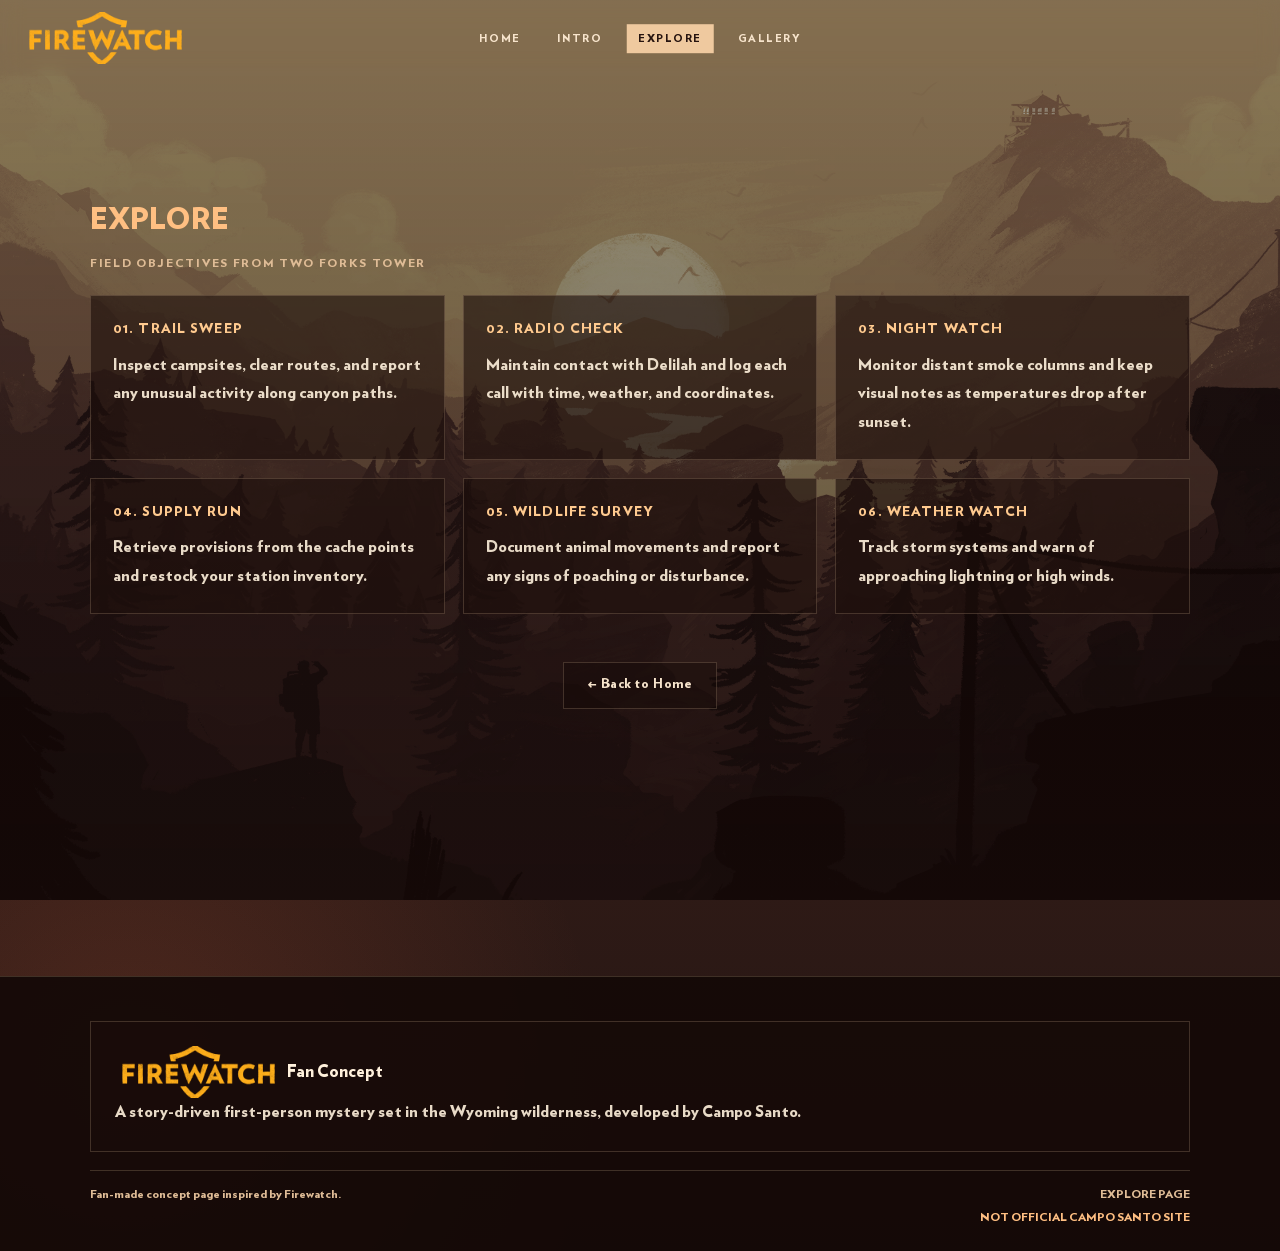
==== explore.html @ 7c55d04b "Template" ====
<!DOCTYPE html>
<html lang="en">
<head>
    <meta charset="UTF-8">
    <meta name="viewport" content="width=device-width, initial-scale=1.0">
    <meta name="description" content="Firewatch Explore - Field objectives and missions from Two Forks Tower.">
    <link href="https://fonts.googleapis.com/css2?family=Inter:wght@300;400;600;800;900&display=swap" rel="stylesheet">
    <title>Explore - Firewatch</title>
    <link rel="stylesheet" href="explore.css">
</head>
<body>
    <a class="skip-link" href="#explore">Skip to content</a>
    <nav class="navbar" role="navigation" aria-label="Main Navigation">
        <div class="nav-brand">
            <img src="Image-Repository/Firewatch_Logo.png" alt="Firewatch style logo" class="brand-logo-image" loading="lazy">
        </div>
        <ul class="nav-menu">
             <li><a href="index.html">HOME</a></li>
            <li><a href="intro.html">INTRO</a></li>
            <li><a href="explore.html" class="active">EXPLORE</a></li>
            <li><a href="gallery.html">GALLERY</a></li>
        </ul>
    </nav>
    
    <!-- Explore Section -->
    <main id="explore" class="explore-main">
        <div class="explore-container">
            <div class="explore-header">
                <h1 class="explore-title">EXPLORE</h1>
                <p class="explore-subtitle">FIELD OBJECTIVES FROM TWO FORKS TOWER</p>
            </div>
            
            <div class="explore-grid">
                <article class="explore-card">
                    <h3 class="explore-card-title">01. Trail Sweep</h3>
                    <p class="explore-card-text">Inspect campsites, clear routes, and report any unusual activity along canyon paths.</p>
                </article>
                <article class="explore-card">
                    <h3 class="explore-card-title">02. Radio Check</h3>
                    <p class="explore-card-text">Maintain contact with Delilah and log each call with time, weather, and coordinates.</p>
                </article>
                <article class="explore-card">
                    <h3 class="explore-card-title">03. Night Watch</h3>
                    <p class="explore-card-text">Monitor distant smoke columns and keep visual notes as temperatures drop after sunset.</p>
                </article>
                <article class="explore-card">
                    <h3 class="explore-card-title">04. Supply Run</h3>
                    <p class="explore-card-text">Retrieve provisions from the cache points and restock your station inventory.</p>
                </article>
                <article class="explore-card">
                    <h3 class="explore-card-title">05. Wildlife Survey</h3>
                    <p class="explore-card-text">Document animal movements and report any signs of poaching or disturbance.</p>
                </article>
                <article class="explore-card">
                    <h3 class="explore-card-title">06. Weather Watch</h3>
                    <p class="explore-card-text">Track storm systems and warn of approaching lightning or high winds.</p>
                </article>
            </div>

            <div class="explore-back">
                <a href="index.html" class="explore-back-link">← Back to Home</a>
            </div>
        </div>
    </main>

    <!-- Footer -->
    <footer class="footer">
        <div class="footer-container">
            <div class="footer-content">
                <div class="footer-section">
                    <div class="footer-brand">
                        <img src="Image-Repository/Firewatch_Logo.png" alt="Firewatch style logo" class="footer-logo-image" loading="lazy">
                        <span class="footer-title">Fan Concept</span>
                    </div>
                    <p class="footer-description">
                        A story-driven first-person mystery set in the Wyoming wilderness, developed by Campo Santo.
                    </p>
                </div>
            </div>
            
            <div class="footer-bottom">
                <div class="footer-copyright">
                    <p>Fan-made concept page inspired by Firewatch.</p>
                </div>
                <div class="footer-legal">
                    <span class="legal-text">EXPLORE PAGE</span>
                    <span class="clearance-level">NOT OFFICIAL CAMPO SANTO SITE</span>
                </div>
            </div>
        </div>
    </footer>

    <script>
        (function(){
            /* --- Navbar scrolled shadow --- */
            const navbar = document.querySelector('.navbar');

            function onScroll(){
                if(window.scrollY > 24) navbar && navbar.classList.add('scrolled');
                else navbar && navbar.classList.remove('scrolled');
            }

            window.addEventListener('scroll', onScroll, {passive: true});
            onScroll();
        })();
    </script>
</body>
</html>
---- explore.css ----
@font-face {
    font-family: "Verlag Black";
    src: url("fonts/Verlag Black.woff2") format("woff2");
    font-weight: 900;
    font-style: normal;
    font-display: swap;
}

:root {
    --accent: #ff7a45;
    --paper: #f7e4cc;
    --mist: #efc99f;
    --text: #fff1dc;
    --muted: #dfbc96;
    --card: rgba(30, 15, 12, 0.62);
    --card-strong: rgba(24, 12, 10, 0.78);
    --line: rgba(255, 218, 176, 0.18);
    --line-strong: rgba(255, 218, 176, 0.34);
    --content-width: min(1100px, 92vw);
}

* {
    margin: 0;
    padding: 0;
    box-sizing: border-box;
}

html {
    scroll-behavior: smooth;
}

body {
    font-family: "Verlag Black", Inter, system-ui, -apple-system, "Segoe UI", Roboto, Arial, sans-serif;
    color: var(--text);
    min-height: 100vh;
    background:
        radial-gradient(circle at 78% 14%, rgba(255, 182, 98, 0.18), transparent 24%),
        radial-gradient(circle at 10% 86%, rgba(252, 118, 72, 0.16), transparent 30%),
        linear-gradient(180deg, #2b1815 0%, #381f19 42%, #241513 100%);
    line-height: 1.6;
}

body::before {
    content: "";
    position: fixed;
    inset: 0;
    z-index: -3;
    background-image: url('Image-Repository/Wallpaper.jpg');
    background-size: cover;
    background-position: center top;
    filter: saturate(0.35) contrast(0.98) brightness(0.7);
    pointer-events: none;
}

body::after {
    content: "";
    position: fixed;
    inset: 0;
    z-index: -2;
    background: linear-gradient(to bottom, rgba(28, 13, 10, 0.06), rgba(28, 13, 10, 0.50));
    pointer-events: none;
}

img {
    max-width: 100%;
    display: block;
}

.skip-link {
    position: absolute;
    left: -999px;
    width: 1px;
    height: 1px;
    overflow: hidden;
}

.skip-link:focus {
    left: 12px;
    top: 12px;
    width: auto;
    height: auto;
    background: var(--accent);
    color: #fff;
    padding: 9px 13px;
    z-index: 2000;
}

.navbar {
    position: sticky;
    top: 0;
    z-index: 1000;
    width: 100%;
    display: flex;
    justify-content: space-between;
    align-items: center;
    gap: 22px;
    padding: 12px 22px;
    background: transparent;
    backdrop-filter: blur(10px) saturate(1.02);
    transition: background 260ms ease;
}

.navbar.scrolled {
    background: rgba(16, 8, 6, 0.92);
}

.nav-brand,
.footer-brand {
    display: flex;
    align-items: center;
    gap: 12px;
}

.brand-logo-image,
.footer-logo-image {
    width: 160px;
    height: 52px;
    object-fit: cover;
}

.nav-menu {
    list-style: none;
    display: flex;
    align-items: center;
    gap: 12px;
    position: absolute;
    left: 50%;
    top: 50%;
    transform: translate(-50%, -50%);
}

.nav-menu a {
    color: var(--paper);
    text-decoration: none;
    font-size: 11px;
    font-weight: 700;
    letter-spacing: 1.5px;
    text-transform: uppercase;
    padding: 9px 12px;
    transition: background-color 0.2s ease, color 0.2s ease;
}

.nav-menu a.active,
.nav-menu a:hover,
.nav-menu a:focus-visible {
    color: #26130f;
    background: var(--mist);
    outline: none;
}

.explore-main {
    padding: 120px 0 84px;
    min-height: 100vh;
    position: relative;
    z-index: 2;
}

.explore-container,
.footer-container {
    width: var(--content-width);
    margin: 0 auto;
}

.explore-header {
    margin-bottom: 22px;
}

.explore-title {
    font-size: 30px;
    color: #ffbf82;
    margin-bottom: 10px;
}

.explore-subtitle {
    color: var(--muted);
    letter-spacing: 0.14em;
    text-transform: uppercase;
    font-size: 12px;
    margin-bottom: 18px;
}

.explore-grid {
    display: grid;
    gap: 18px;
    grid-template-columns: repeat(3, minmax(0, 1fr));
}

.explore-card {
    background: var(--card);
    border: 1px solid var(--line);
    padding: 22px;
    transition: transform 0.22s ease, border-color 0.22s ease, background-color 0.22s ease;
    animation: fadeUp 0.7s ease both;
}

.explore-card:hover {
    transform: translateY(-4px);
    border-color: var(--line-strong);
    background: var(--card-strong);
}

.explore-card-title {
    color: #ffca8f;
    margin-bottom: 10px;
    text-transform: uppercase;
    letter-spacing: 0.08em;
    font-size: 14px;
}

.explore-card-text {
    line-height: 1.8;
    opacity: 0.9;
}

.explore-back {
    text-align: center;
    margin-top: 48px;
}

.explore-back-link {
    display: inline-flex;
    align-items: center;
    color: var(--paper);
    text-decoration: none;
    font-size: 13px;
    font-weight: 600;
    letter-spacing: 0.04em;
    padding: 12px 24px;
    border: 1px solid var(--line);
    background: rgba(19, 9, 7, 0.38);
    transition: background-color 0.2s ease, border-color 0.2s ease, transform 0.2s ease;
}

.explore-back-link:hover {
    background: rgba(19, 9, 7, 0.58);
    border-color: var(--line-strong);
    transform: translateY(-2px);
}

.footer {
    position: relative;
    z-index: 2;
    background: rgba(20, 9, 7, 0.92);
    border-top: 1px solid var(--line);
    padding: 44px 0 24px;
}

.footer-content {
    padding: 24px;
    border: 1px solid var(--line);
    background: rgba(28, 14, 11, 0.46);
    margin-bottom: 18px;
}

.footer-title {
    font-weight: 700;
    font-size: 17px;
}

.footer-description {
    line-height: 1.8;
    opacity: 0.9;
}

.footer-bottom {
    border-top: 1px solid var(--line);
    padding-top: 14px;
    display: flex;
    justify-content: space-between;
    gap: 14px;
    color: var(--muted);
    font-size: 12px;
}

.footer-legal {
    display: flex;
    flex-direction: column;
    align-items: flex-end;
    gap: 4px;
}

.clearance-level {
    color: #ffbf82;
}

@keyframes fadeUp {
    from {
        opacity: 0;
        transform: translateY(12px);
    }
    to {
        opacity: 1;
        transform: translateY(0);
    }
}

@media (max-width: 980px) {
    .explore-grid {
        grid-template-columns: repeat(2, minmax(0, 1fr));
    }
}

@media (max-width: 680px) {
    .navbar {
        flex-wrap: wrap;
        justify-content: center;
    }

    .nav-menu {
        position: static;
        transform: none;
        width: 100%;
        justify-content: center;
        flex-wrap: wrap;
    }

    .explore-main {
        padding: 108px 0 72px;
    }

    .explore-card,
    .footer-content {
        padding: 20px;
    }

    .explore-grid {
        grid-template-columns: 1fr;
    }

    .footer-bottom {
        flex-direction: column;
    }

    .footer-legal {
        align-items: flex-start;
    }
}

@media (prefers-reduced-motion: reduce) {
    * {
        animation: none !important;
        transition: none !important;
        scroll-behavior: auto !important;
    }
}
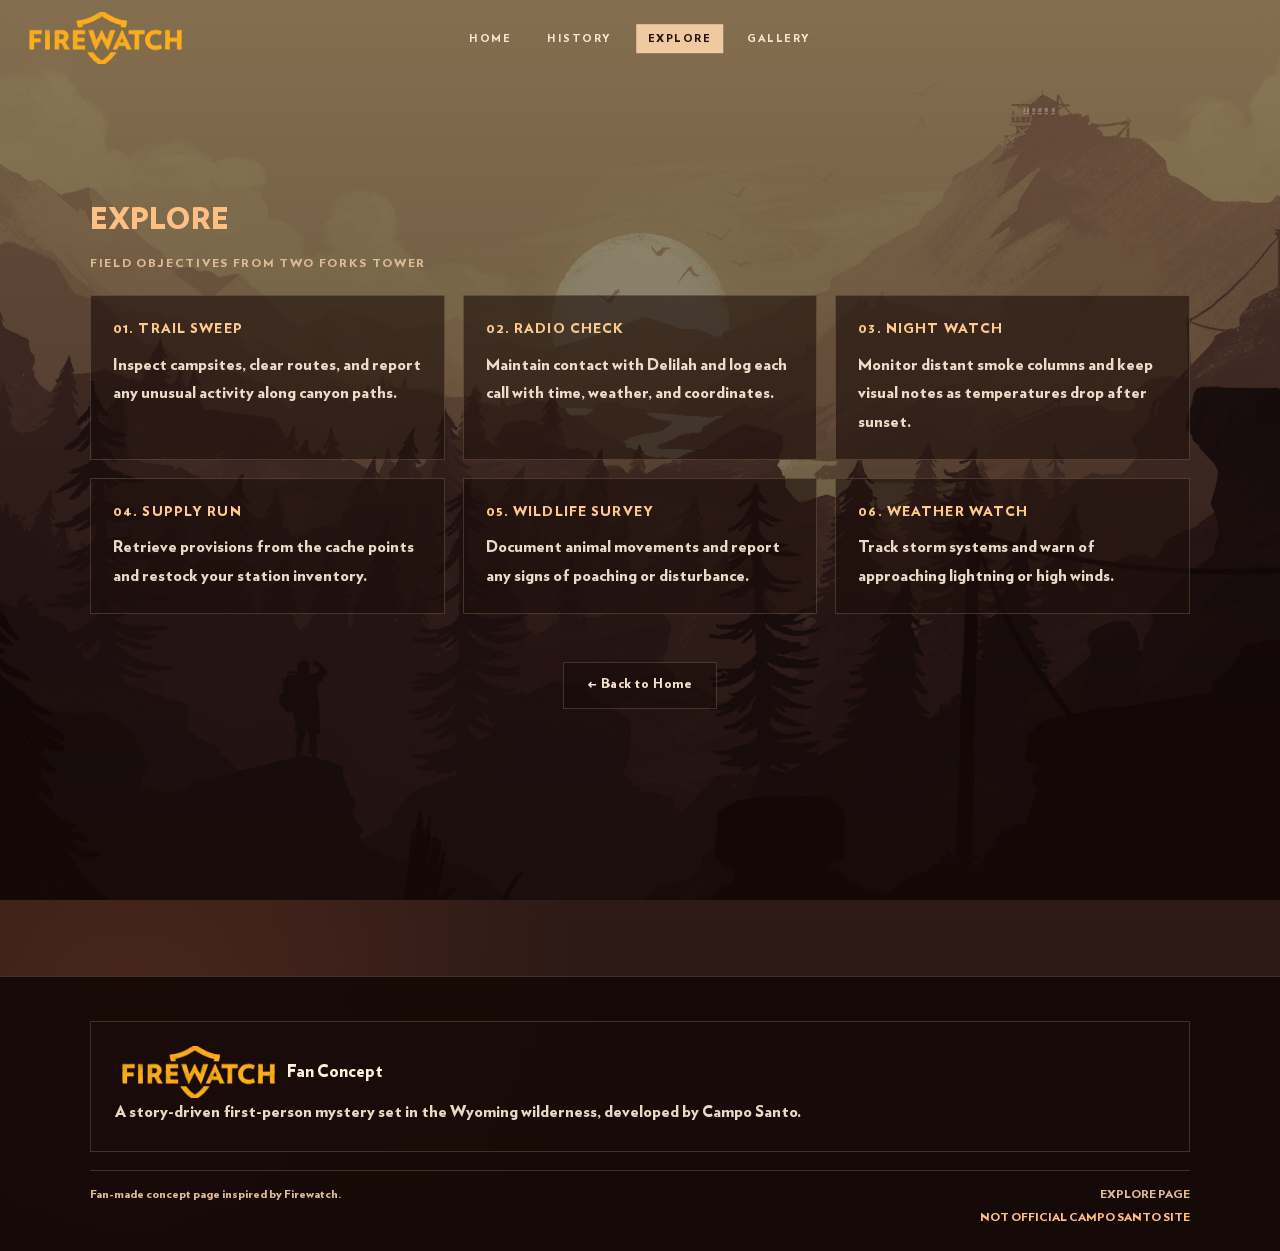
==== commit f9a99d2c: "sfdedsfsfd" ====
--- a/explore.html
+++ b/explore.html
@@ -16,7 +16,7 @@
         </div>
         <ul class="nav-menu">
              <li><a href="index.html">HOME</a></li>
-            <li><a href="intro.html">INTRO</a></li>
+            <li><a href="history.html">HISTORY</a></li>
             <li><a href="explore.html" class="active">EXPLORE</a></li>
             <li><a href="gallery.html">GALLERY</a></li>
         </ul>
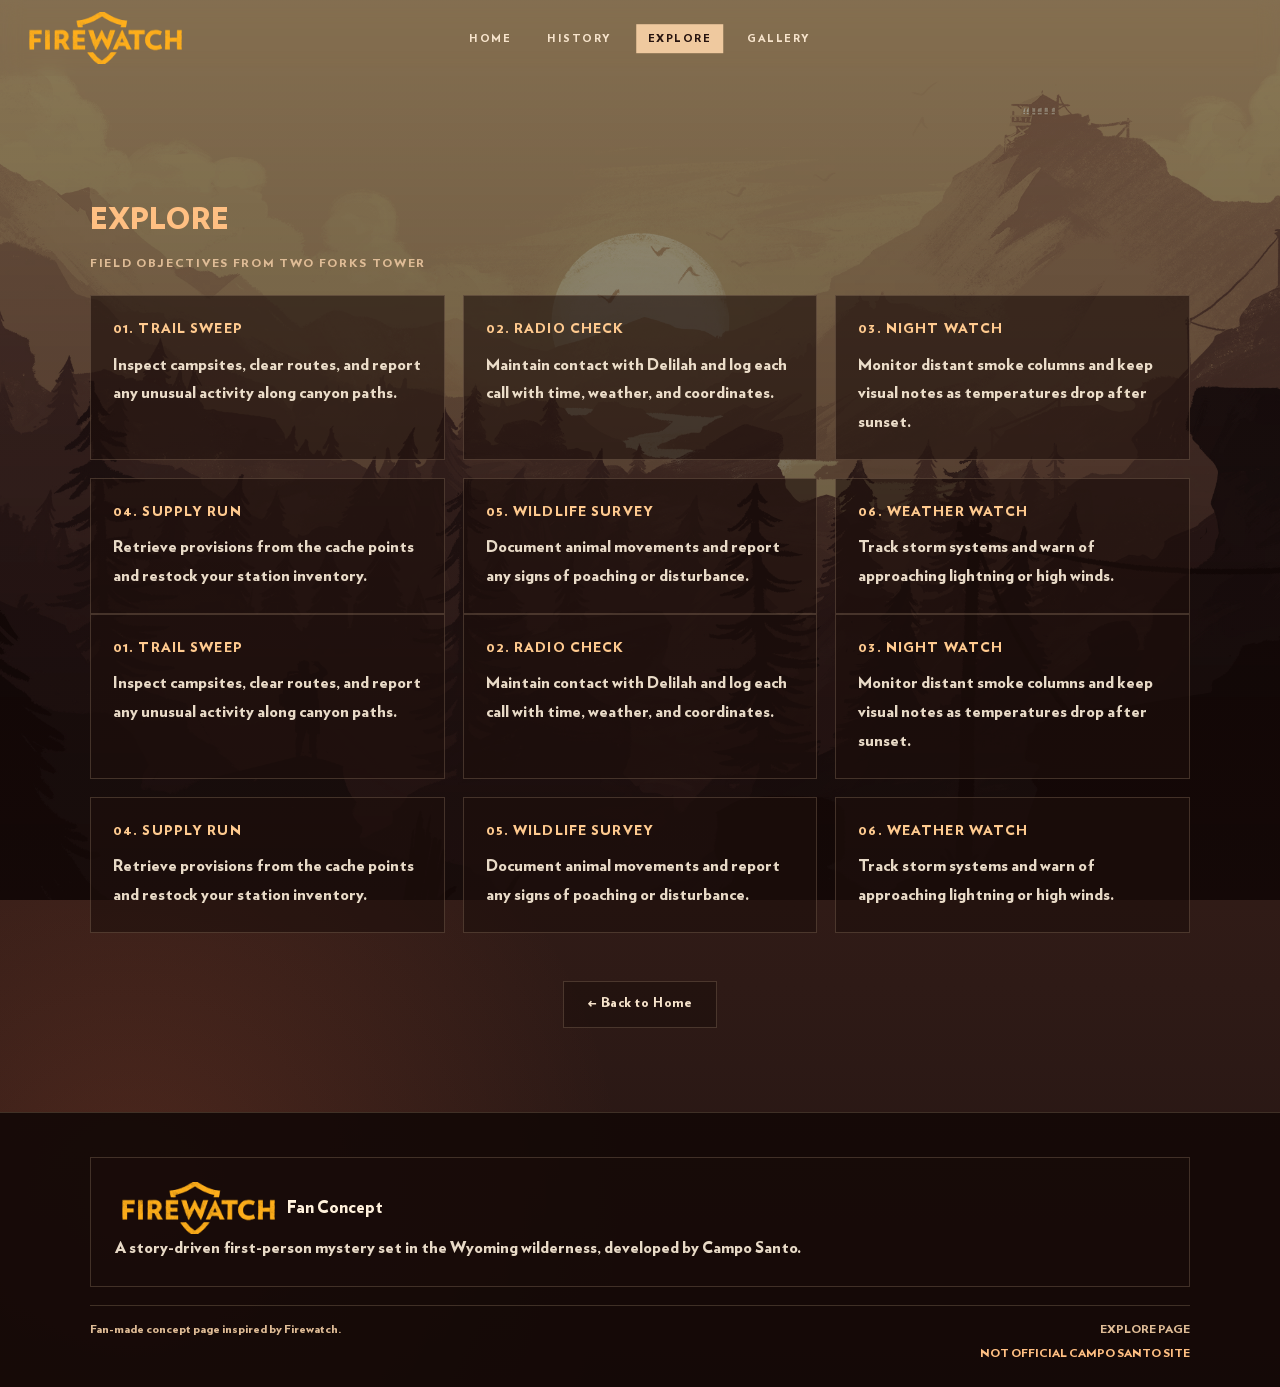
==== commit 3b29a969: "Add exploration objectives to the Explore section" ====
--- a/explore.html
+++ b/explore.html
@@ -31,6 +31,33 @@
             </div>
             
             <div class="explore-grid">
+                <article class="explore-card">
+                    <h3 class="explore-card-title">01. Trail Sweep</h3>
+                    <p class="explore-card-text">Inspect campsites, clear routes, and report any unusual activity along canyon paths.</p>
+                </article>
+                <article class="explore-card">
+                    <h3 class="explore-card-title">02. Radio Check</h3>
+                    <p class="explore-card-text">Maintain contact with Delilah and log each call with time, weather, and coordinates.</p>
+                </article>
+                <article class="explore-card">
+                    <h3 class="explore-card-title">03. Night Watch</h3>
+                    <p class="explore-card-text">Monitor distant smoke columns and keep visual notes as temperatures drop after sunset.</p>
+                </article>
+                <article class="explore-card">
+                    <h3 class="explore-card-title">04. Supply Run</h3>
+                    <p class="explore-card-text">Retrieve provisions from the cache points and restock your station inventory.</p>
+                </article>
+                <article class="explore-card">
+                    <h3 class="explore-card-title">05. Wildlife Survey</h3>
+                    <p class="explore-card-text">Document animal movements and report any signs of poaching or disturbance.</p>
+                </article>
+                <article class="explore-card">
+                    <h3 class="explore-card-title">06. Weather Watch</h3>
+                    <p class="explore-card-text">Track storm systems and warn of approaching lightning or high winds.</p>
+                </article>
+            </div>
+
+ <div class="explore-grid">
                 <article class="explore-card">
                     <h3 class="explore-card-title">01. Trail Sweep</h3>
                     <p class="explore-card-text">Inspect campsites, clear routes, and report any unusual activity along canyon paths.</p>
